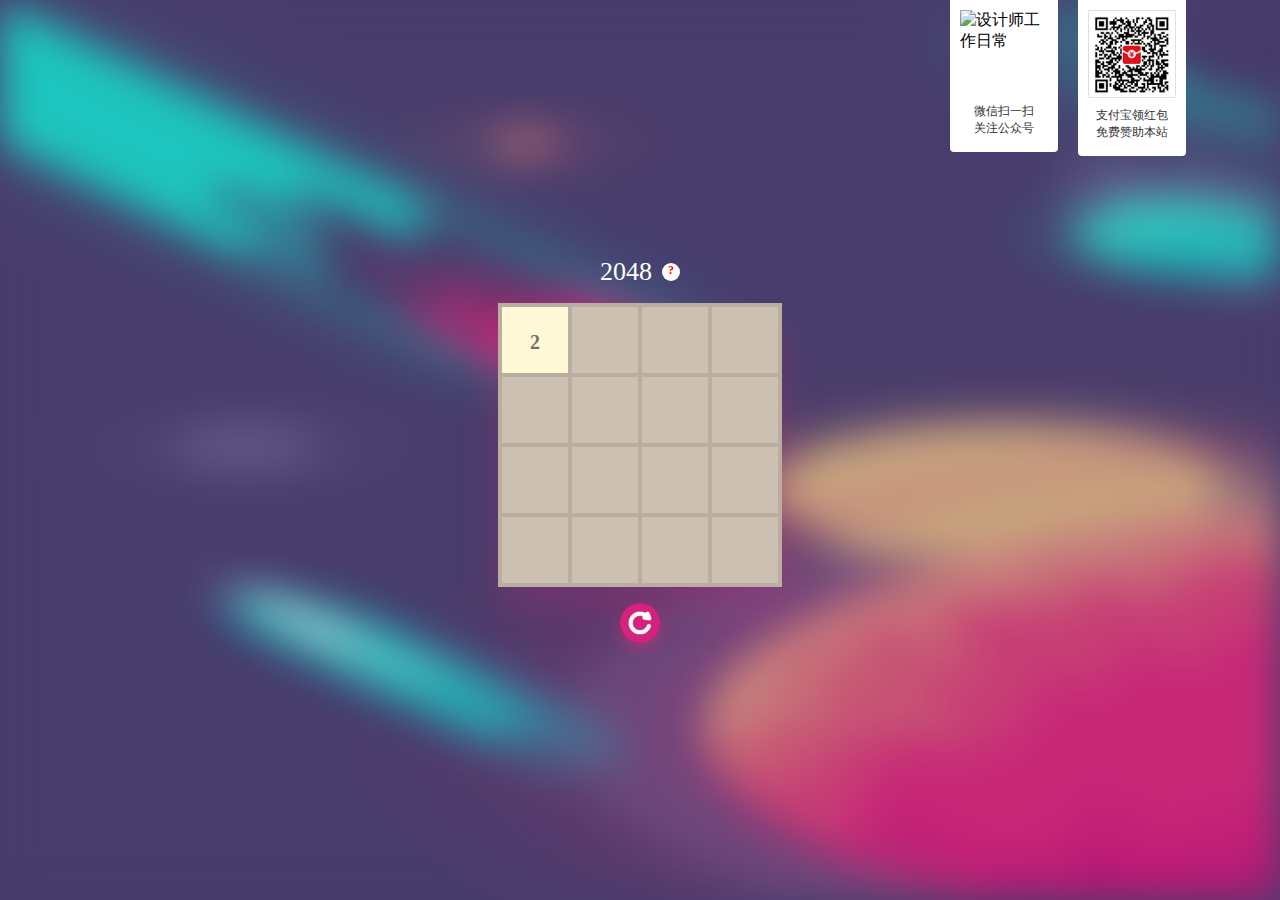
==== 2048game.html @ e4a3fd0e "2048" ====
<!DOCTYPE html>
<html>
	<head>
		<meta charset="utf-8">
		<meta name="keywords" content="2048,休闲小游戏,摸鱼,设计师工作日常">
		<meta name="description" content="一个在线休闲小游戏,2048">
		<meta name="viewport" content="width=device-width, initial-scale=1, maximum-scale=1" />
		<link rel="shortcut icon" href="/favicon.ico" type="image/x-icon" />
		<title>2048小游戏</title>
		<link rel="stylesheet" href="css/style2048.css">
	</head>
	<body>
		<div id="app">
			<div class="bg"></div>
			<div class="title-box">
				<span class="title">2048</span>
				<span class="help-info">?</span>
				<span class="help-info-box"></span>
			</div>
			<div class="container text-center" id="2048"></div>
			<div class="f5">
				<a href="javascript:location.reload();" class="f5-btn" title="重新开始"></a>
			</div>
			<div class="ewm-box">
				<div class="ewm-img">
					<img src="https://funcss.liujueyi.cn/img/wxgzh.png" alt="设计师工作日常">
				</div>
				<div class="ewm-text">
					<p>微信扫一扫</p>
					<p>关注公众号</p>
				</div>
			</div>
			<div class="ewm-box-2">
				<div class="ewm-img">
					<img src="imgs/imgs2048/hb.png" alt="设计师工作日常">
				</div>
				<div class="ewm-text">
					<p>支付宝领红包</p>
					<p>免费赞助本站</p>
				</div>
			</div>
		</div>
	</body>
</html>
<script src="https://cdn.bootcdn.net/ajax/libs/jquery/2.2.4/jquery.min.js"></script>
<script src="js/2048.js"></script>
<script>
	$(document).ready(function(){
		$("#2048").init2048();
	});
</script>
---- css/style2048.css ----
html,body{
	width: 100%;
	height: 100vh;
	margin: 0;
	padding: 0;
	background-color: #483C6C;
	overflow: hidden;
}
#app{
	width: 100%;
	height: 100%;
	display: flex;
	flex-direction: column;
	position: relative;
	justify-content: center;
	align-items: center;
}
.bg{
	width: 100%;
	height: 100vh;
	background: url(../imgs/imgs2048/bg.png) no-repeat;
	background-size: 100% 100%;
	position: absolute;
	filter: blur(20px);
	opacity: 0.7;
}
.holder2048 {
	width: 284px;
	height: 284px;
	position: relative;
	margin: 0 auto;
}
.holder2048>.container {
	width: 280px;
	height: 280px;
	position: relative;
	margin: 0 auto;
	border-style: none;
	border: 2px solid #BBADA0;
	background-color: #CCC0B3;
	box-shadow: 0 20px 40px rgba(255,33,124,.2);
}
.holder2048>.container>.mask {
	width: 70px;
	height: 70px;
	position: absolute;
	box-sizing: border-box;
	-moz-box-sizing: border-box;
	-webkit-box-sizing: border-box;
	border: 2px solid #BBADA0;
}
.holder2048>.container>.box {
	width: 66px;
	height: 66px;
	position: absolute;
	font-size: 1.25rem;
	font-weight: bold;
	text-align: center;
	line-height: 70px;
}
.holder2048>.container>.box[value='2'] {
	background-color: #FFF8D7;
	color: #776E65;
}
.holder2048>.container>.box[value='4'] {
	background-color: #FFED97;
	color: #776E65;
}
.holder2048>.container>.box[value='8'] {
	background-color: #FFBB77;
	color: #776E65;
}
.holder2048>.container>.box[value='16'] {
	background-color: #FF9224;
	color: #776E65;
}
.holder2048>.container>.box[value='32'] {
	background-color: #FF5809;
	color: #8E2E00;
}
.holder2048>.container>.box[value='64'] {
	background-color: #EA0000;
	color: #810000;
}
.holder2048>.container>.box[value='128'] {
	background-color: #FFFF37;
	color: #8D8D00;
}
.holder2048>.container>.box[value='256'] {
	background-color: #E8CC42;
	color: #806A00;
}
.holder2048>.container>.box[value='512'] {
	background-color: #E1E100;
	color: #787800;
}
.holder2048>.container>.box[value='1024'] {
	background-color: #00C400;
	color: #006D00;
}
.holder2048>.container>.box[value='2048'] {
	background-color: #9AFF02;
	color: #4C7E00;
}
.holder2048>.container>.box[value='4096'] {
	background-color: #00FFFF;
	color: #007E7E;
}
.holder2048>.container>.box[value='8192'] {
	background-color: #AA0FD8;
	color: #55006D;
}
.title-box{
	position: relative;
	padding: 16px 0;
	display: flex;
	align-items: center;
}
.title{
	font-size: 1.625rem;
	color: #ffffff;
	text-align: center;
}
.help-info{
	font-size: 0.75rem;
	font-weight: bold;
	color: #f00;
	width: 1.125rem;
	height: 1.125rem;
	text-align: center;
	background-color: #ffffff;
	border-radius: 50%;
	cursor: help;
	margin-left: 0.625rem;
	position: relative;
}
.help-info-box{
	display: none;
	position: relative;
}
.help-info-box:after{
	content: '电脑端使用上下左右键操作';
	width: 6rem;
	padding: 4px 8px;
	font-size: 0.75rem;
	color: #ffffff;
	background-color: rgba(0,0,0,0.4);
	border-radius: 0.125rem;
	position: absolute;
	top: -20px;
  left: 12px;
	text-align: left;
}
.help-info-box:before{
	content: '';
	width: 0;
	height: 0;
	border: 6px solid transparent;
	border-right: 8px solid rgba(0,0,0,0.4);
	position: absolute;
	top: -6px;
  left: -2px;
}
.f5{
	padding: 16px;
	position: relative;
	display: flex;
}
.f5-btn{
	width: 40px;
	height: 40px;
	border-radius: 100%;
	background: url(../imgs/imgs2048/f5.png) no-repeat center;
	background-size: 100%;
	box-shadow: 0 5px 15px rgba(255,33,124,.4);
}
.ewm-box,.ewm-box-2{
	position: fixed;
	top: 0;
	right: 10.5rem;
	padding: 0.625rem;
	transform: translate(-50%,0);
	background-color: #ffffff;
	border-radius: 0 0 0.25rem 0.25rem;
}
.ewm-box-2{
	right: 2.5rem;
}
.ewm-img{
	width: 88px;
	height: 88px;
	display: inline-block;
}
.ewm-img img{
	width: 100%;
	border: none;
}
.ewm-text{
	font-size: 0.75rem;
	color: #ffffff;
	padding: 5px 0;
	text-align: center;
	color: #333333;
}
.ewm-text p{
	margin: 0;
	padding: 0;
}
#start,#close{
	cursor: pointer;
}
@media screen and (max-width:960px){
	.help-info,.ewm-box,.ewm-box-2{
		display: none;
	}
}
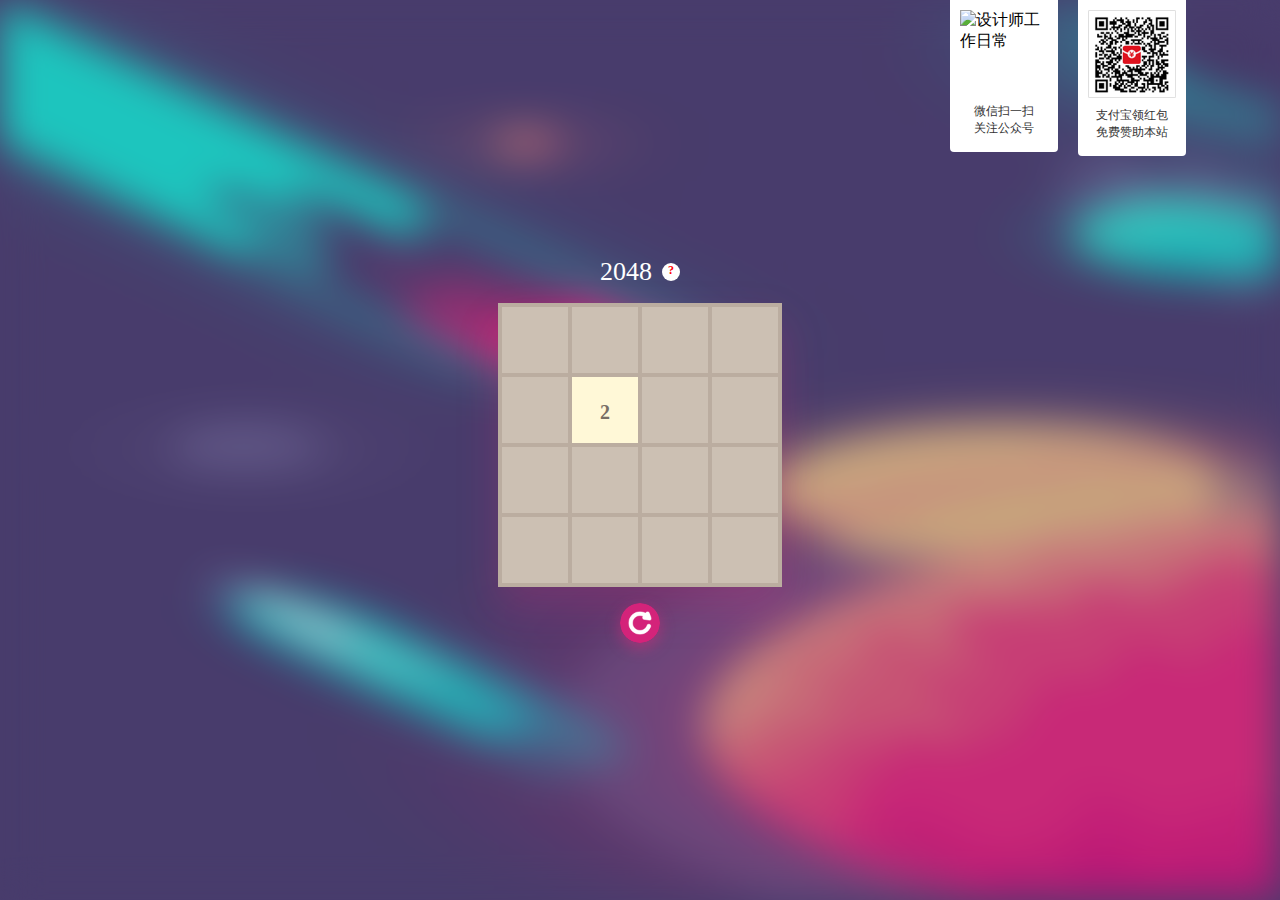
==== commit 39e1c256: "bgm" ====
--- a/2048game.html
+++ b/2048game.html
@@ -11,6 +11,9 @@
 	</head>
 	<body>
 		<div id="app">
+			<audio autoplay loop>
+			  <source src="imgs/imgs2048/bgm.mp3" type="audio/mpeg">
+			</audio>
 			<div class="bg"></div>
 			<div class="title-box">
 				<span class="title">2048</span>
